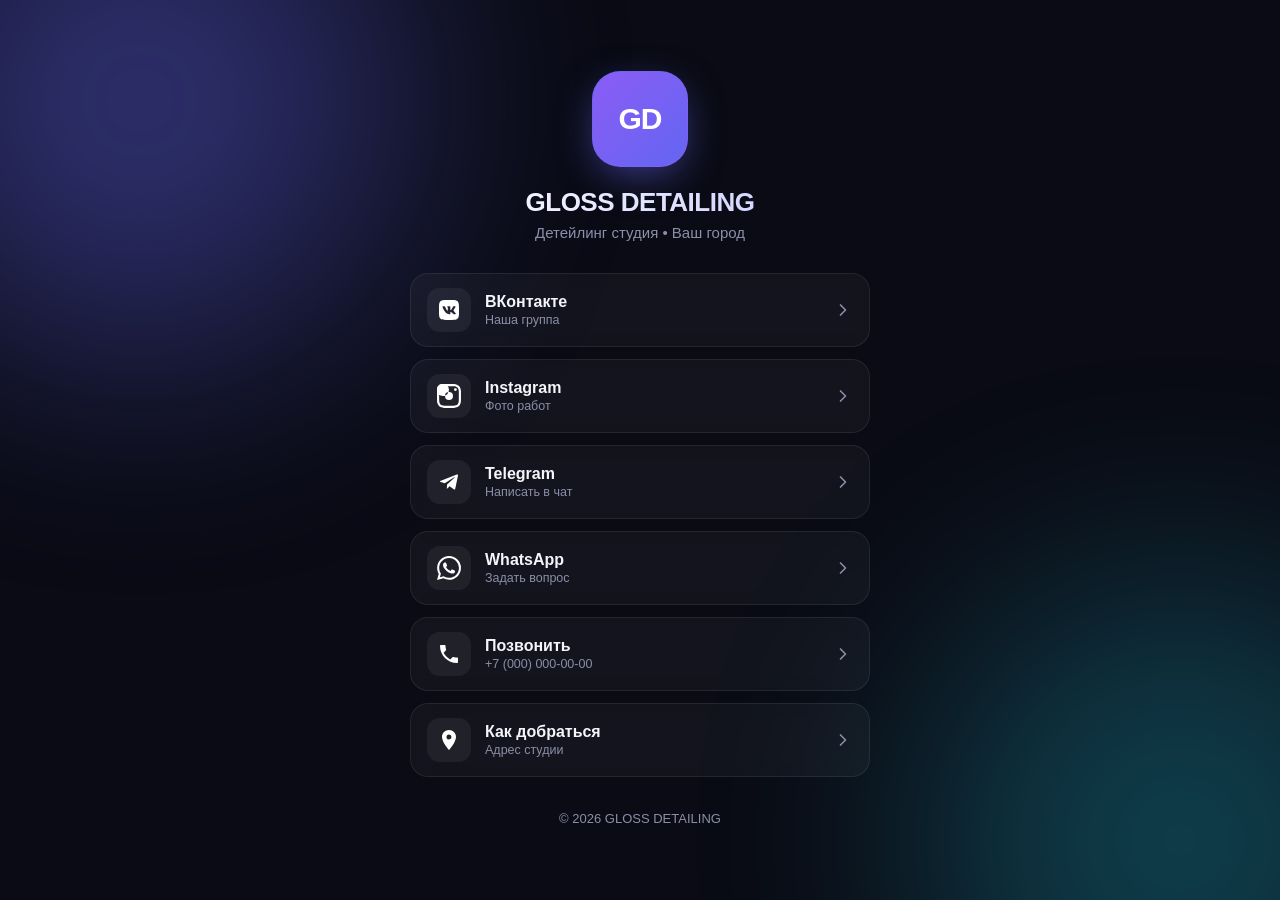
==== index.html @ dd06fa12 "[DL-1] Add styles file" ====
<!DOCTYPE html>
<html lang="ru">
<head>
<meta charset="UTF-8">
<meta name="viewport" content="width=device-width, initial-scale=1.0, viewport-fit=cover">
<meta name="theme-color" content="#0a0b14">
<meta name="description" content="Детейлинг студия — все контакты и соцсети в одном месте">

<!-- ============================================================
     ЗАМЕНИТЬ: title (вкладка браузера) и favicon при желании
     ============================================================ -->
<title>GLOSS DETAILING — контакты</title>

<link rel="stylesheet" href="styles.css">
</head>
<body>
  <main class="page">

    <!-- ============================================================
         ШАПКА
         ============================================================ -->
    <header class="header">
      <div class="logo reveal" style="animation-delay:.02s">
        <!-- ЗАМЕНИТЬ: инициалы в логотипе-заглушке -->
        <span>GD</span>
        <!-- Для реального логотипа вставьте сюда <img> и включите стиль .logo img выше -->
      </div>

      <!-- ЗАМЕНИТЬ: название студии -->
      <h1 class="title reveal" style="animation-delay:.06s">GLOSS DETAILING</h1>

      <!-- ЗАМЕНИТЬ: подзаголовок (город / слоган) -->
      <p class="tagline reveal" style="animation-delay:.1s">Детейлинг студия • Ваш город</p>
    </header>

    <!-- ============================================================
         ССЫЛКИ
         Каждая ссылка: в href подставьте свой адрес.
         Для телефона: tel:+7XXXXXXXXXX (без пробелов, со знаком +)
         ============================================================ -->
    <nav class="links">

      <!-- === ВКОНТАКТЕ === -->
      <a class="link reveal" data-brand="vk" style="animation-delay:.15s"
         href="https://vk.com/ВАШ_АДРЕС" target="_blank" rel="noopener">
        <span class="icon"><svg viewBox="0 0 24 24" fill="#fff"><path d="M15.07 2H8.93C3.33 2 2 3.33 2 8.93v6.14C2 20.67 3.33 22 8.93 22h6.14c5.6 0 6.93-1.33 6.93-6.93V8.93C22 3.33 20.67 2 15.07 2zm3.27 14.27h-1.45c-.55 0-.72-.44-1.71-1.42-.86-.83-1.23-.94-1.44-.94-.29 0-.37.08-.37.49v1.31c0 .35-.11.55-1.04.55-1.55 0-3.26-.94-4.47-2.69-1.82-2.56-2.32-4.48-2.32-4.87 0-.21.08-.4.49-.4h1.45c.37 0 .51.17.65.57.72 2.08 1.92 3.9 2.42 3.9.19 0 .27-.09.27-.56v-2.18c-.06-1-.58-1.09-.58-1.44 0-.17.14-.34.37-.34h2.28c.31 0 .42.17.42.54v2.93c0 .31.14.42.22.42.18 0 .34-.11.68-.45 1.05-1.17 1.79-2.97 1.79-2.97.1-.21.27-.4.64-.4h1.45c.44 0 .53.22.44.54-.18.84-1.95 3.34-1.95 3.34-.15.25-.21.36 0 .64.15.21.66.65 1 1.04.62.71 1.09 1.31 1.22 1.71.13.4-.08.6-.48.6z"/></svg></span>
        <span class="label">ВКонтакте
          <span class="sub">Наша группа</span>
        </span>
        <svg class="arrow" width="20" height="20" viewBox="0 0 24 24" fill="none" stroke="currentColor" stroke-width="2" stroke-linecap="round" stroke-linejoin="round"><polyline points="9 18 15 12 9 6"></polyline></svg>
      </a>

      <!-- === INSTAGRAM === -->
      <a class="link reveal" data-brand="ig" style="animation-delay:.2s"
         href="https://instagram.com/ВАШ_ЛОГИН" target="_blank" rel="noopener">
        <span class="icon"><svg viewBox="0 0 24 24" fill="#fff"><path d="M12 2.16c3.2 0 3.58.01 4.85.07 1.17.05 1.8.25 2.23.41.56.22.96.48 1.38.9.42.42.68.82.9 1.38.16.42.36 1.06.41 2.23.06 1.27.07 1.65.07 4.85s-.01 3.58-.07 4.85c-.05 1.17-.25 1.8-.41 2.23-.22.56-.48.96-.9 1.38-.42.42-.82.68-1.38.9-.42.16-1.06.36-2.23.41-1.27.06-1.65.07-4.85.07s-3.58-.01-4.85-.07c-1.17-.05-1.8-.25-2.23-.41a3.7 3.7 0 01-1.38-.9 3.7 3.7 0 01-.9-1.38c-.16-.42-.36-1.06-.41-2.23C2.17 15.58 2.16 15.2 2.16 12s.01-3.58.07-4.85c.05-1.17.25-1.8.41-2.23.22-.56.48-.96.9-1.38.42-.42.82-.68 1.38-.9.42-.16 1.06-.36 2.23-.41C8.42 2.17 8.8 2.16 12 2.16M12 0C8.74 0 8.33.01 7.05.07 5.78.13 4.9.33 4.14.63c-.79.3-1.46.72-2.12 1.38C1.36 2.67.94 3.34.63 4.14.33 4.9.13 5.78.07 7.05.01 8.33 0 8.74 0 12s.01 3.67.07 4.95c.06 1.27.26 2.15.56 2.91.3.79.72 1.46 1.38 2.12.66.66 1.33 1.08 2.12 1.38.76.3 1.64.5 2.91.56C8.33 23.99 8.74 24 12 24s3.67-.01 4.95-.07c1.27-.06 2.15-.26 2.91-.56a5.86 5.86 0 002.12-1.38 5.86 5.86 0 001.38-2.12c.3-.76.5-1.64.56-2.91.06-1.28.07-1.69.07-4.95s-.01-3.67-.07-4.95c-.06-1.27-.26-2.15-.56-2.91-.3-.79-.72-1.46-1.38-2.12A5.86 5.86 0 0019.86.63c-.76-.3-1.64-.5-2.91-.56C15.67.01 15.26 0 12 0zm0 5.84A6.16 6.16 0 105.84 12 6.16 6.16 0 0012 5.84zm0 10.16A4 4 0 1112 8a4 4 0 010 8zm6.41-11.85a1.44 1.44 0 101.44 1.44 1.44 1.44 0 00-1.44-1.44z"/></svg></span>
        <span class="label">Instagram
          <span class="sub">Фото работ</span>
        </span>
        <svg class="arrow" width="20" height="20" viewBox="0 0 24 24" fill="none" stroke="currentColor" stroke-width="2" stroke-linecap="round" stroke-linejoin="round"><polyline points="9 18 15 12 9 6"></polyline></svg>
      </a>

      <!-- === TELEGRAM === -->
      <a class="link reveal" data-brand="tg" style="animation-delay:.25s"
         href="https://t.me/ВАШ_ЮЗЕРНЕЙМ" target="_blank" rel="noopener">
        <span class="icon"><svg viewBox="0 0 24 24" fill="#fff"><path d="M9.78 18.65l.28-4.23 7.68-6.92c.34-.31-.07-.46-.52-.19L7.74 13.3 3.64 12c-.88-.25-.89-.86.2-1.3l15.97-6.16c.73-.33 1.43.18 1.15 1.3l-2.72 12.81c-.19.91-.74 1.13-1.5.71L12.6 16.3l-1.99 1.93c-.23.23-.42.42-.83.42z"/></svg></span>
        <span class="label">Telegram
          <span class="sub">Написать в чат</span>
        </span>
        <svg class="arrow" width="20" height="20" viewBox="0 0 24 24" fill="none" stroke="currentColor" stroke-width="2" stroke-linecap="round" stroke-linejoin="round"><polyline points="9 18 15 12 9 6"></polyline></svg>
      </a>

      <!-- === WHATSAPP === -->
      <a class="link reveal" data-brand="wa" style="animation-delay:.3s"
         href="https://wa.me/7XXXXXXXXXX" target="_blank" rel="noopener">
        <span class="icon"><svg viewBox="0 0 24 24" fill="#fff"><path d="M17.47 14.38c-.3-.15-1.76-.87-2.03-.97-.27-.1-.47-.15-.67.15-.2.3-.77.97-.94 1.16-.17.2-.35.22-.64.08-.3-.15-1.26-.46-2.39-1.48-.88-.79-1.48-1.76-1.65-2.06-.17-.3-.02-.46.13-.6.13-.14.3-.35.45-.52.15-.17.2-.3.3-.5.1-.2.05-.37-.02-.52-.08-.15-.67-1.61-.92-2.21-.24-.58-.49-.5-.67-.51h-.57c-.2 0-.52.07-.79.37-.27.3-1.04 1.02-1.04 2.48 0 1.46 1.07 2.88 1.21 3.07.15.2 2.1 3.2 5.08 4.49.71.3 1.26.49 1.69.62.71.23 1.36.2 1.87.12.57-.08 1.76-.72 2-1.41.25-.69.25-1.29.17-1.41-.07-.12-.27-.2-.57-.35m-5.42 7.4a9.87 9.87 0 01-5.03-1.38l-.36-.21-3.74.98 1-3.65-.24-.37a9.86 9.86 0 01-1.51-5.26c0-5.45 4.44-9.88 9.89-9.88 2.64 0 5.12 1.03 6.99 2.9a9.82 9.82 0 012.89 6.99c0 5.45-4.44 9.88-9.89 9.88m8.42-18.3A11.82 11.82 0 0012.05 0C5.49 0 .16 5.34.16 11.89c0 2.1.55 4.14 1.59 5.95L.06 24l6.3-1.65a11.88 11.88 0 005.69 1.45c6.55 0 11.89-5.34 11.89-11.89a11.82 11.82 0 00-3.48-8.42z"/></svg></span>
        <span class="label">WhatsApp
          <span class="sub">Задать вопрос</span>
        </span>
        <svg class="arrow" width="20" height="20" viewBox="0 0 24 24" fill="none" stroke="currentColor" stroke-width="2" stroke-linecap="round" stroke-linejoin="round"><polyline points="9 18 15 12 9 6"></polyline></svg>
      </a>

      <!-- === ЗВОНОК === -->
      <a class="link reveal" data-brand="phone" style="animation-delay:.35s"
         href="tel:+70000000000">
        <span class="icon"><svg viewBox="0 0 24 24" fill="#fff"><path d="M6.62 10.79c1.44 2.83 3.76 5.14 6.59 6.59l2.2-2.2c.27-.27.67-.36 1.02-.24 1.12.37 2.33.57 3.57.57.55 0 1 .45 1 1V20c0 .55-.45 1-1 1-9.39 0-17-7.61-17-17 0-.55.45-1 1-1h3.5c.55 0 1 .45 1 1 0 1.25.2 2.45.57 3.57.11.35.03.74-.25 1.02l-2.2 2.2z"/></svg></span>
        <span class="label">Позвонить
          <span class="sub">+7 (000) 000-00-00</span>
        </span>
        <svg class="arrow" width="20" height="20" viewBox="0 0 24 24" fill="none" stroke="currentColor" stroke-width="2" stroke-linecap="round" stroke-linejoin="round"><polyline points="9 18 15 12 9 6"></polyline></svg>
      </a>

      <!-- === АДРЕС / КАРТА === -->
      <a class="link reveal" data-brand="map" style="animation-delay:.4s"
         href="https://yandex.ru/maps/?text=АДРЕС_СТУДИИ" target="_blank" rel="noopener">
        <span class="icon"><svg viewBox="0 0 24 24" fill="#fff"><path d="M12 2C8.13 2 5 5.13 5 9c0 5.25 7 13 7 13s7-7.75 7-13c0-3.87-3.13-7-7-7zm0 9.5a2.5 2.5 0 110-5 2.5 2.5 0 010 5z"/></svg></span>
        <span class="label">Как добраться
          <span class="sub">Адрес студии</span>
        </span>
        <svg class="arrow" width="20" height="20" viewBox="0 0 24 24" fill="none" stroke="currentColor" stroke-width="2" stroke-linecap="round" stroke-linejoin="round"><polyline points="9 18 15 12 9 6"></polyline></svg>
      </a>

    </nav>

    <!-- ============================================================
         ПОДВАЛ
         ============================================================ -->
    <footer class="footer reveal" style="animation-delay:.5s">
      <!-- ЗАМЕНИТЬ: год / название -->
      © 2026 GLOSS DETAILING
    </footer>

  </main>
</body>
</html>
---- styles.css ----
:root {
  --bg: #0a0b14;
  --bg-soft: #12131f;
  --card: rgba(255, 255, 255, 0.04);
  --card-hover: rgba(255, 255, 255, 0.07);
  --border: rgba(255, 255, 255, 0.08);
  --border-strong: rgba(255, 255, 255, 0.16);
  --text: #f4f5fb;
  --muted: #8b8fa8;
  --accent-1: #6366f1;
  --accent-2: #8b5cf6;
  --accent-3: #22d3ee;
  --radius: 18px;
}

* { margin: 0; padding: 0; box-sizing: border-box; -webkit-tap-highlight-color: transparent; }

html { -webkit-text-size-adjust: 100%; }

body {
  font-family: -apple-system, BlinkMacSystemFont, "Segoe UI", "Inter", Roboto, Helvetica, Arial, sans-serif;
  background: var(--bg);
  color: var(--text);
  min-height: 100vh;
  min-height: 100dvh;
  display: flex;
  align-items: center;
  justify-content: center;
  padding: 36px 20px;
  padding: max(36px, env(safe-area-inset-top)) 20px max(36px, env(safe-area-inset-bottom));
  position: relative;
  overflow-x: hidden;
}

body::before, body::after {
  content: "";
  position: fixed;
  width: 520px;
  height: 520px;
  border-radius: 50%;
  filter: blur(120px);
  opacity: 0.4;
  pointer-events: none;
  z-index: 0;
}
body::before {
  background: var(--accent-1);
  top: -160px;
  left: -120px;
}
body::after {
  background: var(--accent-3);
  bottom: -200px;
  right: -160px;
  opacity: 0.25;
}

.page {
  position: relative;
  z-index: 1;
  width: 100%;
  max-width: 460px;
}

.header {
  text-align: center;
  margin-bottom: 32px;
}

.logo {
  width: 96px;
  height: 96px;
  margin: 0 auto 20px;
  border-radius: 28px;
  display: flex;
  align-items: center;
  justify-content: center;
  background: linear-gradient(135deg, var(--accent-1), var(--accent-2));
  box-shadow: 0 12px 40px -8px rgba(99, 102, 241, 0.6);
  position: relative;
  overflow: hidden;
}
.logo::after {
  content: "";
  position: absolute;
  inset: 1px;
  border-radius: 27px;
  background: linear-gradient(135deg, var(--accent-2), var(--accent-1));
  z-index: 0;
}
.logo span {
  position: relative;
  z-index: 1;
  font-weight: 800;
  font-size: 30px;
  letter-spacing: -1px;
  color: #fff;
}
.logo img { display: none; }

.title {
  font-size: 26px;
  font-weight: 700;
  letter-spacing: -0.5px;
  background: linear-gradient(90deg, #fff, #c7c9ff);
  -webkit-background-clip: text;
  background-clip: text;
  -webkit-text-fill-color: transparent;
  margin-bottom: 6px;
}

.tagline {
  color: var(--muted);
  font-size: 15px;
  font-weight: 500;
}

.links {
  display: flex;
  flex-direction: column;
  gap: 12px;
}

.link {
  display: flex;
  align-items: center;
  gap: 14px;
  padding: 14px 16px;
  background: var(--card);
  border: 1px solid var(--border);
  border-radius: var(--radius);
  color: var(--text);
  text-decoration: none;
  font-size: 16px;
  font-weight: 600;
  transition: transform 0.18s ease, background 0.18s ease, border-color 0.18s ease, box-shadow 0.18s ease;
  backdrop-filter: blur(8px);
  -webkit-backdrop-filter: blur(8px);
}
.link:hover, .link:focus-visible {
  transform: translateY(-2px);
  background: var(--card-hover);
  border-color: var(--border-strong);
  outline: none;
}
.link:active { transform: translateY(0); }

.link .icon {
  flex: none;
  width: 44px;
  height: 44px;
  border-radius: 13px;
  display: flex;
  align-items: center;
  justify-content: center;
  background: rgba(255, 255, 255, 0.06);
  transition: box-shadow 0.18s ease, background 0.18s ease;
}
.link .icon svg { width: 24px; height: 24px; display: block; }

.link .label { flex: 1; }
.link .sub { display: block; font-size: 12.5px; font-weight: 500; color: var(--muted); margin-top: 2px; }

.link .arrow {
  flex: none;
  color: var(--muted);
  transition: transform 0.18s ease, color 0.18s ease;
}
.link:hover .arrow { transform: translateX(3px); color: var(--text); }

.link[data-brand="vk"]:hover { box-shadow: 0 8px 30px -10px #0077FF; }
.link[data-brand="vk"]:hover .icon { background: #0077FF; }
.link[data-brand="ig"]:hover { box-shadow: 0 8px 30px -10px #dd2a7b; }
.link[data-brand="ig"]:hover .icon { background: linear-gradient(45deg,#f58529,#dd2a7b,#8134af); }
.link[data-brand="tg"]:hover { box-shadow: 0 8px 30px -10px #2AABEE; }
.link[data-brand="tg"]:hover .icon { background: #2AABEE; }
.link[data-brand="wa"]:hover { box-shadow: 0 8px 30px -10px #25D366; }
.link[data-brand="wa"]:hover .icon { background: #25D366; }
.link[data-brand="phone"]:hover { box-shadow: 0 8px 30px -10px var(--accent-1); }
.link[data-brand="phone"]:hover .icon { background: var(--accent-1); }
.link[data-brand="map"]:hover { box-shadow: 0 8px 30px -10px var(--accent-3); }
.link[data-brand="map"]:hover .icon { background: var(--accent-3); }

.footer {
  text-align: center;
  margin-top: 32px;
  color: var(--muted);
  font-size: 13px;
  line-height: 1.6;
}

.reveal { opacity: 0; animation: rise 0.6s cubic-bezier(0.16, 1, 0.3, 1) forwards; }
@keyframes rise {
  from { opacity: 0; transform: translateY(14px); }
  to   { opacity: 1; transform: translateY(0); }
}

@media (prefers-reduced-motion: reduce) {
  .reveal { animation: none; opacity: 1; }
  .link, .link .arrow, .link .icon { transition: none; }
}
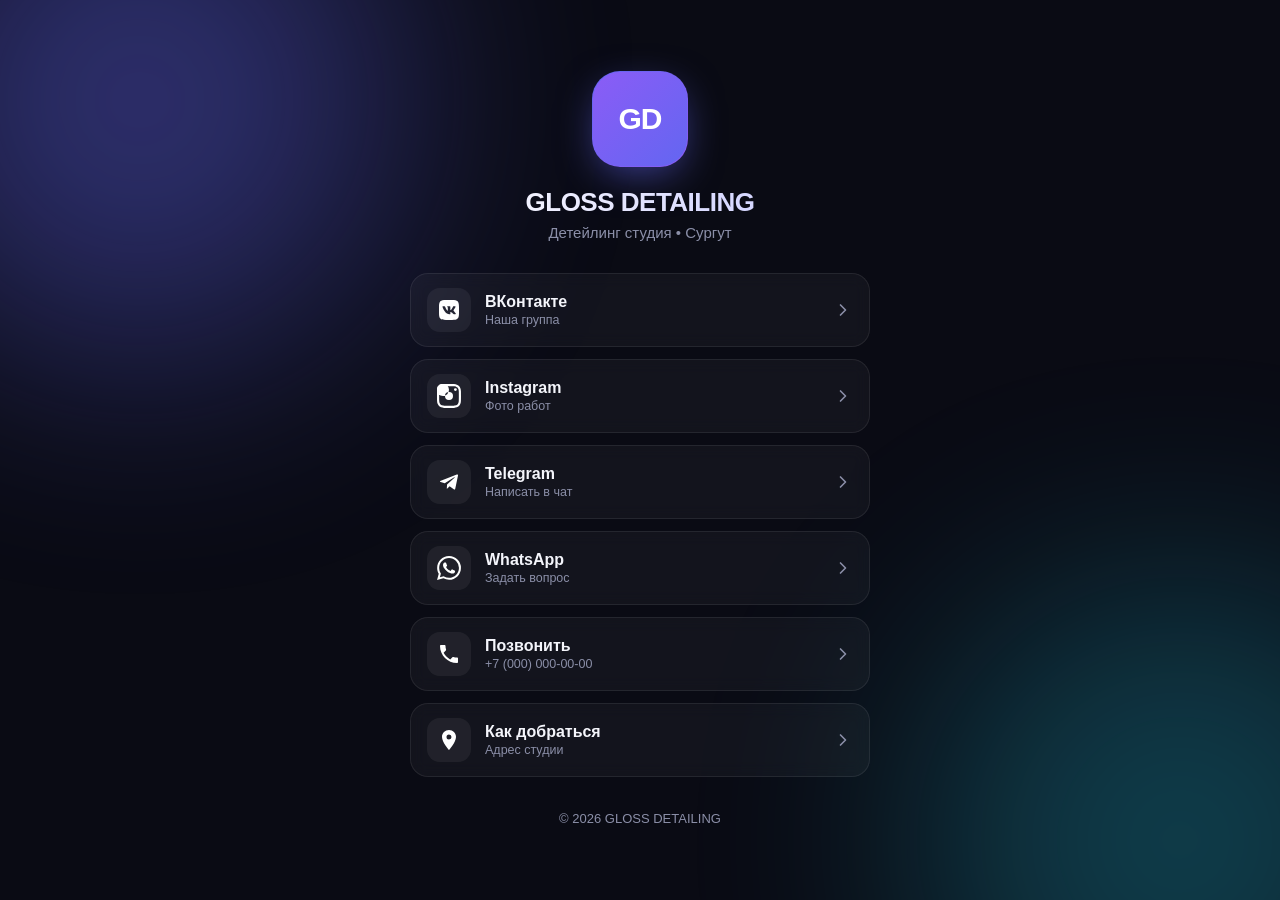
==== commit 647c4a52: "[DL-2] Updatge city in tagline to Surgut" ====
--- a/index.html
+++ b/index.html
@@ -30,7 +30,7 @@
       <h1 class="title reveal" style="animation-delay:.06s">GLOSS DETAILING</h1>
 
       <!-- ЗАМЕНИТЬ: подзаголовок (город / слоган) -->
-      <p class="tagline reveal" style="animation-delay:.1s">Детейлинг студия • Ваш город</p>
+      <p class="tagline reveal" style="animation-delay:.1s">Детейлинг студия • Сургут</p>
     </header>
 
     <!-- ============================================================
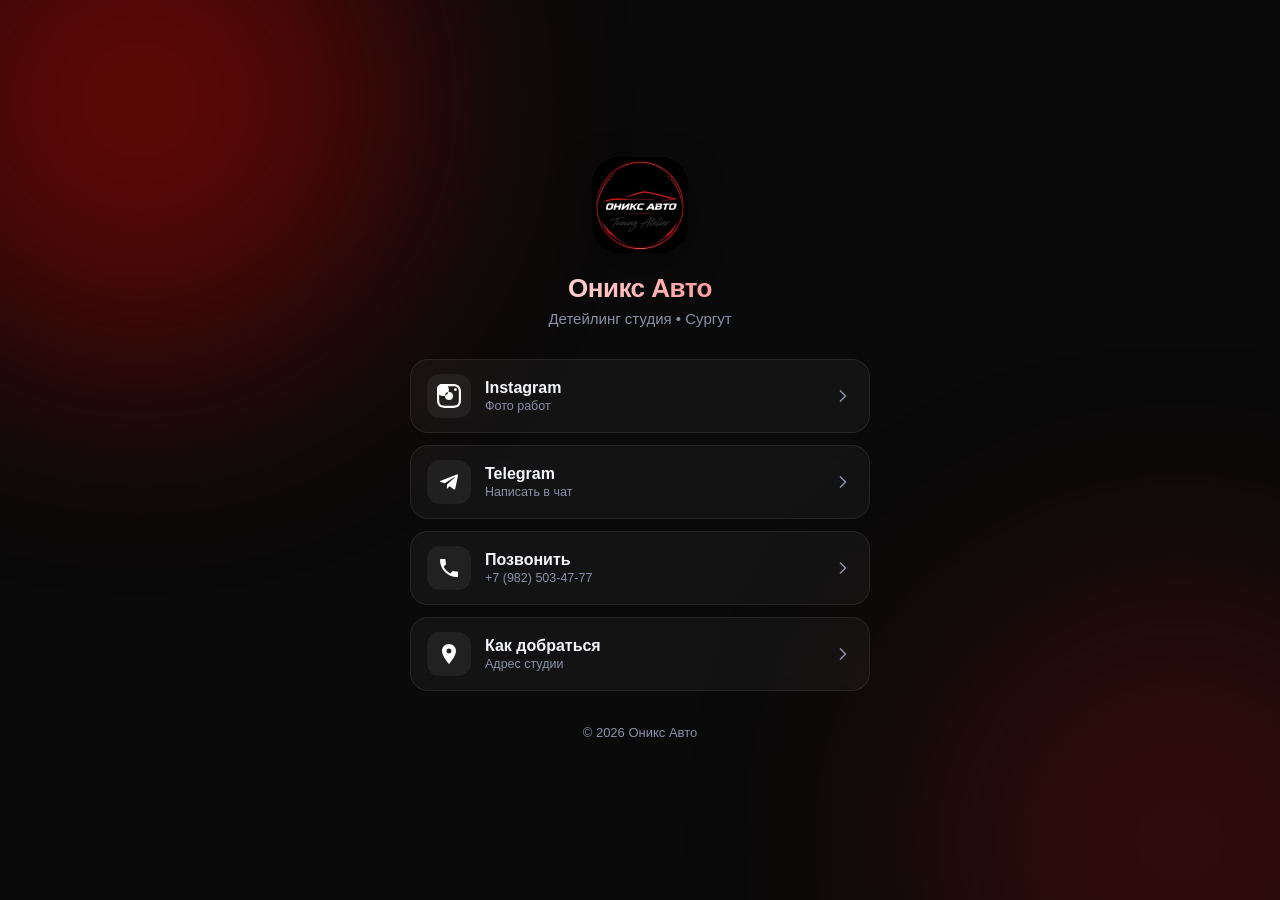
==== commit e766bd34: "[DL-3] Redesign color palette to match logo" ====
--- a/index.html
+++ b/index.html
@@ -6,10 +6,7 @@
 <meta name="theme-color" content="#0a0b14">
 <meta name="description" content="Детейлинг студия — все контакты и соцсети в одном месте">
 
-<!-- ============================================================
-     ЗАМЕНИТЬ: title (вкладка браузера) и favicon при желании
-     ============================================================ -->
-<title>GLOSS DETAILING — контакты</title>
+<title>Оникс Авто — контакты</title>
 
 <link rel="stylesheet" href="styles.css">
 </head>
@@ -21,15 +18,11 @@
          ============================================================ -->
     <header class="header">
       <div class="logo reveal" style="animation-delay:.02s">
-        <!-- ЗАМЕНИТЬ: инициалы в логотипе-заглушке -->
-        <span>GD</span>
-        <!-- Для реального логотипа вставьте сюда <img> и включите стиль .logo img выше -->
+        <img src="logo.png" alt="Оникс Авто">
       </div>
 
-      <!-- ЗАМЕНИТЬ: название студии -->
-      <h1 class="title reveal" style="animation-delay:.06s">GLOSS DETAILING</h1>
+      <h1 class="title reveal" style="animation-delay:.06s">Оникс Авто</h1>
 
-      <!-- ЗАМЕНИТЬ: подзаголовок (город / слоган) -->
       <p class="tagline reveal" style="animation-delay:.1s">Детейлинг студия • Сургут</p>
     </header>
 
@@ -40,19 +33,9 @@
          ============================================================ -->
     <nav class="links">
 
-      <!-- === ВКОНТАКТЕ === -->
-      <a class="link reveal" data-brand="vk" style="animation-delay:.15s"
-         href="https://vk.com/ВАШ_АДРЕС" target="_blank" rel="noopener">
-        <span class="icon"><svg viewBox="0 0 24 24" fill="#fff"><path d="M15.07 2H8.93C3.33 2 2 3.33 2 8.93v6.14C2 20.67 3.33 22 8.93 22h6.14c5.6 0 6.93-1.33 6.93-6.93V8.93C22 3.33 20.67 2 15.07 2zm3.27 14.27h-1.45c-.55 0-.72-.44-1.71-1.42-.86-.83-1.23-.94-1.44-.94-.29 0-.37.08-.37.49v1.31c0 .35-.11.55-1.04.55-1.55 0-3.26-.94-4.47-2.69-1.82-2.56-2.32-4.48-2.32-4.87 0-.21.08-.4.49-.4h1.45c.37 0 .51.17.65.57.72 2.08 1.92 3.9 2.42 3.9.19 0 .27-.09.27-.56v-2.18c-.06-1-.58-1.09-.58-1.44 0-.17.14-.34.37-.34h2.28c.31 0 .42.17.42.54v2.93c0 .31.14.42.22.42.18 0 .34-.11.68-.45 1.05-1.17 1.79-2.97 1.79-2.97.1-.21.27-.4.64-.4h1.45c.44 0 .53.22.44.54-.18.84-1.95 3.34-1.95 3.34-.15.25-.21.36 0 .64.15.21.66.65 1 1.04.62.71 1.09 1.31 1.22 1.71.13.4-.08.6-.48.6z"/></svg></span>
-        <span class="label">ВКонтакте
-          <span class="sub">Наша группа</span>
-        </span>
-        <svg class="arrow" width="20" height="20" viewBox="0 0 24 24" fill="none" stroke="currentColor" stroke-width="2" stroke-linecap="round" stroke-linejoin="round"><polyline points="9 18 15 12 9 6"></polyline></svg>
-      </a>
-
       <!-- === INSTAGRAM === -->
-      <a class="link reveal" data-brand="ig" style="animation-delay:.2s"
-         href="https://instagram.com/ВАШ_ЛОГИН" target="_blank" rel="noopener">
+      <a class="link reveal" data-brand="ig" style="animation-delay:.15s"
+         href="https://www.instagram.com/onix_auto86" target="_blank" rel="noopener">
         <span class="icon"><svg viewBox="0 0 24 24" fill="#fff"><path d="M12 2.16c3.2 0 3.58.01 4.85.07 1.17.05 1.8.25 2.23.41.56.22.96.48 1.38.9.42.42.68.82.9 1.38.16.42.36 1.06.41 2.23.06 1.27.07 1.65.07 4.85s-.01 3.58-.07 4.85c-.05 1.17-.25 1.8-.41 2.23-.22.56-.48.96-.9 1.38-.42.42-.82.68-1.38.9-.42.16-1.06.36-2.23.41-1.27.06-1.65.07-4.85.07s-3.58-.01-4.85-.07c-1.17-.05-1.8-.25-2.23-.41a3.7 3.7 0 01-1.38-.9 3.7 3.7 0 01-.9-1.38c-.16-.42-.36-1.06-.41-2.23C2.17 15.58 2.16 15.2 2.16 12s.01-3.58.07-4.85c.05-1.17.25-1.8.41-2.23.22-.56.48-.96.9-1.38.42-.42.82-.68 1.38-.9.42-.16 1.06-.36 2.23-.41C8.42 2.17 8.8 2.16 12 2.16M12 0C8.74 0 8.33.01 7.05.07 5.78.13 4.9.33 4.14.63c-.79.3-1.46.72-2.12 1.38C1.36 2.67.94 3.34.63 4.14.33 4.9.13 5.78.07 7.05.01 8.33 0 8.74 0 12s.01 3.67.07 4.95c.06 1.27.26 2.15.56 2.91.3.79.72 1.46 1.38 2.12.66.66 1.33 1.08 2.12 1.38.76.3 1.64.5 2.91.56C8.33 23.99 8.74 24 12 24s3.67-.01 4.95-.07c1.27-.06 2.15-.26 2.91-.56a5.86 5.86 0 002.12-1.38 5.86 5.86 0 001.38-2.12c.3-.76.5-1.64.56-2.91.06-1.28.07-1.69.07-4.95s-.01-3.67-.07-4.95c-.06-1.27-.26-2.15-.56-2.91-.3-.79-.72-1.46-1.38-2.12A5.86 5.86 0 0019.86.63c-.76-.3-1.64-.5-2.91-.56C15.67.01 15.26 0 12 0zm0 5.84A6.16 6.16 0 105.84 12 6.16 6.16 0 0012 5.84zm0 10.16A4 4 0 1112 8a4 4 0 010 8zm6.41-11.85a1.44 1.44 0 101.44 1.44 1.44 1.44 0 00-1.44-1.44z"/></svg></span>
         <span class="label">Instagram
           <span class="sub">Фото работ</span>
@@ -61,8 +44,8 @@
       </a>
 
       <!-- === TELEGRAM === -->
-      <a class="link reveal" data-brand="tg" style="animation-delay:.25s"
-         href="https://t.me/ВАШ_ЮЗЕРНЕЙМ" target="_blank" rel="noopener">
+      <a class="link reveal" data-brand="tg" style="animation-delay:.2s"
+         href="https://t.me/onix_auto" target="_blank" rel="noopener">
         <span class="icon"><svg viewBox="0 0 24 24" fill="#fff"><path d="M9.78 18.65l.28-4.23 7.68-6.92c.34-.31-.07-.46-.52-.19L7.74 13.3 3.64 12c-.88-.25-.89-.86.2-1.3l15.97-6.16c.73-.33 1.43.18 1.15 1.3l-2.72 12.81c-.19.91-.74 1.13-1.5.71L12.6 16.3l-1.99 1.93c-.23.23-.42.42-.83.42z"/></svg></span>
         <span class="label">Telegram
           <span class="sub">Написать в чат</span>
@@ -70,29 +53,19 @@
         <svg class="arrow" width="20" height="20" viewBox="0 0 24 24" fill="none" stroke="currentColor" stroke-width="2" stroke-linecap="round" stroke-linejoin="round"><polyline points="9 18 15 12 9 6"></polyline></svg>
       </a>
 
-      <!-- === WHATSAPP === -->
-      <a class="link reveal" data-brand="wa" style="animation-delay:.3s"
-         href="https://wa.me/7XXXXXXXXXX" target="_blank" rel="noopener">
-        <span class="icon"><svg viewBox="0 0 24 24" fill="#fff"><path d="M17.47 14.38c-.3-.15-1.76-.87-2.03-.97-.27-.1-.47-.15-.67.15-.2.3-.77.97-.94 1.16-.17.2-.35.22-.64.08-.3-.15-1.26-.46-2.39-1.48-.88-.79-1.48-1.76-1.65-2.06-.17-.3-.02-.46.13-.6.13-.14.3-.35.45-.52.15-.17.2-.3.3-.5.1-.2.05-.37-.02-.52-.08-.15-.67-1.61-.92-2.21-.24-.58-.49-.5-.67-.51h-.57c-.2 0-.52.07-.79.37-.27.3-1.04 1.02-1.04 2.48 0 1.46 1.07 2.88 1.21 3.07.15.2 2.1 3.2 5.08 4.49.71.3 1.26.49 1.69.62.71.23 1.36.2 1.87.12.57-.08 1.76-.72 2-1.41.25-.69.25-1.29.17-1.41-.07-.12-.27-.2-.57-.35m-5.42 7.4a9.87 9.87 0 01-5.03-1.38l-.36-.21-3.74.98 1-3.65-.24-.37a9.86 9.86 0 01-1.51-5.26c0-5.45 4.44-9.88 9.89-9.88 2.64 0 5.12 1.03 6.99 2.9a9.82 9.82 0 012.89 6.99c0 5.45-4.44 9.88-9.89 9.88m8.42-18.3A11.82 11.82 0 0012.05 0C5.49 0 .16 5.34.16 11.89c0 2.1.55 4.14 1.59 5.95L.06 24l6.3-1.65a11.88 11.88 0 005.69 1.45c6.55 0 11.89-5.34 11.89-11.89a11.82 11.82 0 00-3.48-8.42z"/></svg></span>
-        <span class="label">WhatsApp
-          <span class="sub">Задать вопрос</span>
-        </span>
-        <svg class="arrow" width="20" height="20" viewBox="0 0 24 24" fill="none" stroke="currentColor" stroke-width="2" stroke-linecap="round" stroke-linejoin="round"><polyline points="9 18 15 12 9 6"></polyline></svg>
-      </a>
-
       <!-- === ЗВОНОК === -->
-      <a class="link reveal" data-brand="phone" style="animation-delay:.35s"
-         href="tel:+70000000000">
+      <a class="link reveal" data-brand="phone" style="animation-delay:.25s"
+         href="tel:+79825034777">
         <span class="icon"><svg viewBox="0 0 24 24" fill="#fff"><path d="M6.62 10.79c1.44 2.83 3.76 5.14 6.59 6.59l2.2-2.2c.27-.27.67-.36 1.02-.24 1.12.37 2.33.57 3.57.57.55 0 1 .45 1 1V20c0 .55-.45 1-1 1-9.39 0-17-7.61-17-17 0-.55.45-1 1-1h3.5c.55 0 1 .45 1 1 0 1.25.2 2.45.57 3.57.11.35.03.74-.25 1.02l-2.2 2.2z"/></svg></span>
         <span class="label">Позвонить
-          <span class="sub">+7 (000) 000-00-00</span>
+          <span class="sub">+7 (982) 503-47-77</span>
         </span>
         <svg class="arrow" width="20" height="20" viewBox="0 0 24 24" fill="none" stroke="currentColor" stroke-width="2" stroke-linecap="round" stroke-linejoin="round"><polyline points="9 18 15 12 9 6"></polyline></svg>
       </a>
 
       <!-- === АДРЕС / КАРТА === -->
-      <a class="link reveal" data-brand="map" style="animation-delay:.4s"
-         href="https://yandex.ru/maps/?text=АДРЕС_СТУДИИ" target="_blank" rel="noopener">
+      <a class="link reveal" data-brand="map" style="animation-delay:.3s"
+         href="https://2gis.ru/surgut/geo/70000001110013896" target="_blank" rel="noopener">
         <span class="icon"><svg viewBox="0 0 24 24" fill="#fff"><path d="M12 2C8.13 2 5 5.13 5 9c0 5.25 7 13 7 13s7-7.75 7-13c0-3.87-3.13-7-7-7zm0 9.5a2.5 2.5 0 110-5 2.5 2.5 0 010 5z"/></svg></span>
         <span class="label">Как добраться
           <span class="sub">Адрес студии</span>
@@ -105,9 +78,8 @@
     <!-- ============================================================
          ПОДВАЛ
          ============================================================ -->
-    <footer class="footer reveal" style="animation-delay:.5s">
-      <!-- ЗАМЕНИТЬ: год / название -->
-      © 2026 GLOSS DETAILING
+    <footer class="footer reveal" style="animation-delay:.35s">
+      © 2026 Оникс Авто
     </footer>
 
   </main>
--- a/styles.css
+++ b/styles.css
@@ -1,15 +1,15 @@
 :root {
-  --bg: #0a0b14;
-  --bg-soft: #12131f;
+  --bg: #0a0a0a;
+  --bg-soft: #121212;
   --card: rgba(255, 255, 255, 0.04);
   --card-hover: rgba(255, 255, 255, 0.07);
   --border: rgba(255, 255, 255, 0.08);
   --border-strong: rgba(255, 255, 255, 0.16);
   --text: #f4f5fb;
   --muted: #8b8fa8;
-  --accent-1: #6366f1;
-  --accent-2: #8b5cf6;
-  --accent-3: #22d3ee;
+  --accent-1: #e10600;
+  --accent-2: #ff2d2d;
+  --accent-3: #7f1010;
   --radius: 18px;
 }
 
@@ -52,7 +52,7 @@
   background: var(--accent-3);
   bottom: -200px;
   right: -160px;
-  opacity: 0.25;
+  opacity: 0.35;
 }
 
 .page {
@@ -75,34 +75,23 @@
   display: flex;
   align-items: center;
   justify-content: center;
-  background: linear-gradient(135deg, var(--accent-1), var(--accent-2));
-  box-shadow: 0 12px 40px -8px rgba(99, 102, 241, 0.6);
+  background: #000;
+  box-shadow: 0 12px 40px -8px rgba(0, 0, 0, 0.6);
   position: relative;
   overflow: hidden;
 }
-.logo::after {
-  content: "";
-  position: absolute;
-  inset: 1px;
-  border-radius: 27px;
-  background: linear-gradient(135deg, var(--accent-2), var(--accent-1));
-  z-index: 0;
+.logo img {
+  width: 100%;
+  height: 100%;
+  object-fit: cover;
+  display: block;
 }
-.logo span {
-  position: relative;
-  z-index: 1;
-  font-weight: 800;
-  font-size: 30px;
-  letter-spacing: -1px;
-  color: #fff;
-}
-.logo img { display: none; }
 
 .title {
   font-size: 26px;
   font-weight: 700;
   letter-spacing: -0.5px;
-  background: linear-gradient(90deg, #fff, #c7c9ff);
+  background: linear-gradient(90deg, #fff, #ff6b6b);
   -webkit-background-clip: text;
   background-clip: text;
   -webkit-text-fill-color: transparent;
@@ -168,18 +157,8 @@
 }
 .link:hover .arrow { transform: translateX(3px); color: var(--text); }
 
-.link[data-brand="vk"]:hover { box-shadow: 0 8px 30px -10px #0077FF; }
-.link[data-brand="vk"]:hover .icon { background: #0077FF; }
-.link[data-brand="ig"]:hover { box-shadow: 0 8px 30px -10px #dd2a7b; }
-.link[data-brand="ig"]:hover .icon { background: linear-gradient(45deg,#f58529,#dd2a7b,#8134af); }
-.link[data-brand="tg"]:hover { box-shadow: 0 8px 30px -10px #2AABEE; }
-.link[data-brand="tg"]:hover .icon { background: #2AABEE; }
-.link[data-brand="wa"]:hover { box-shadow: 0 8px 30px -10px #25D366; }
-.link[data-brand="wa"]:hover .icon { background: #25D366; }
-.link[data-brand="phone"]:hover { box-shadow: 0 8px 30px -10px var(--accent-1); }
-.link[data-brand="phone"]:hover .icon { background: var(--accent-1); }
-.link[data-brand="map"]:hover { box-shadow: 0 8px 30px -10px var(--accent-3); }
-.link[data-brand="map"]:hover .icon { background: var(--accent-3); }
+.link[data-brand]:hover { box-shadow: 0 8px 30px -8px var(--accent-1); border-color: rgba(225, 6, 0, 0.4); }
+.link[data-brand]:hover .icon { background: var(--accent-1); }
 
 .footer {
   text-align: center;
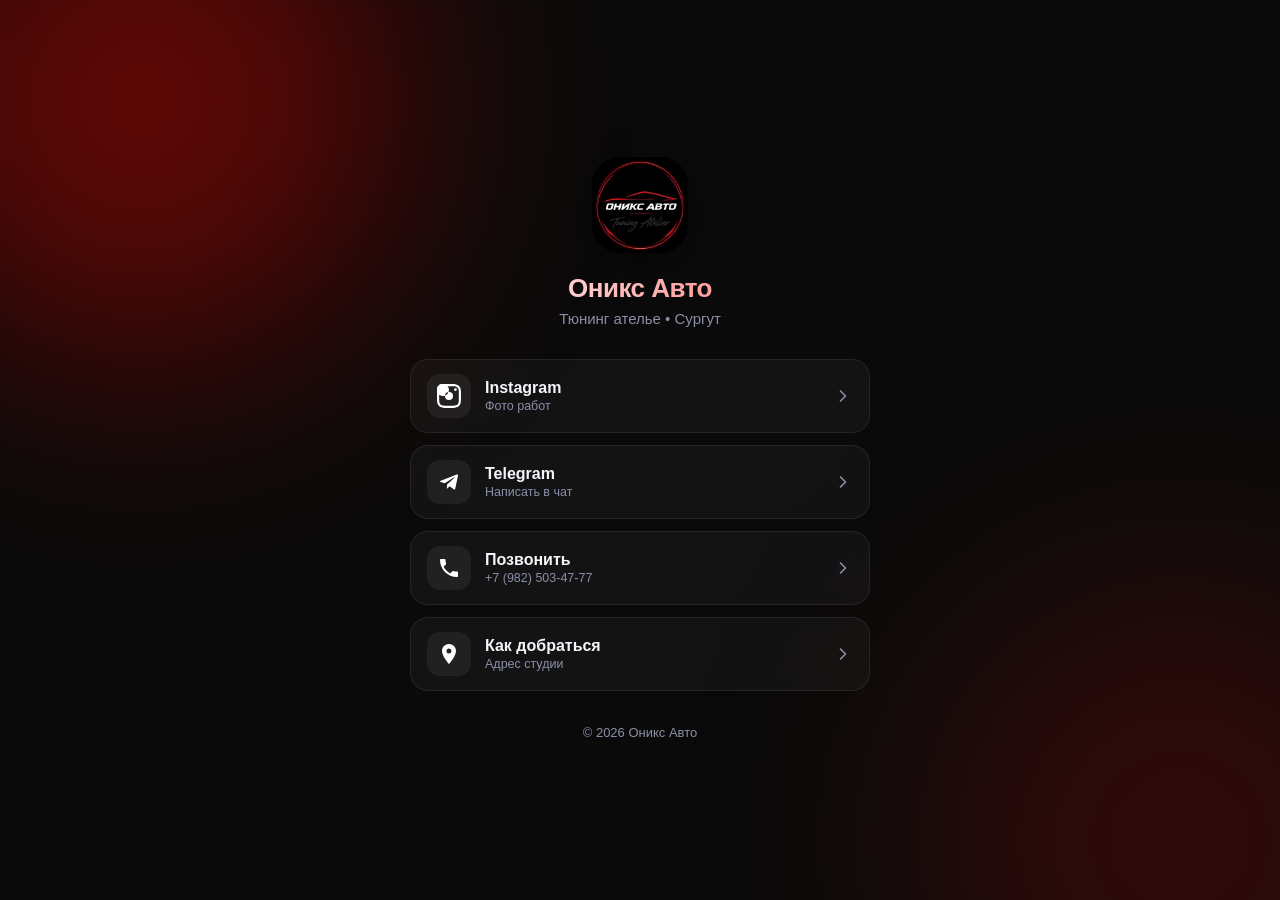
==== commit d1b3baed: "[DL-4] Fix some moments" ====
--- a/index.html
+++ b/index.html
@@ -4,9 +4,25 @@
 <meta charset="UTF-8">
 <meta name="viewport" content="width=device-width, initial-scale=1.0, viewport-fit=cover">
 <meta name="theme-color" content="#0a0b14">
-<meta name="description" content="Детейлинг студия — все контакты и соцсети в одном месте">
+<meta name="description" content="Тюнинг ателье — все контакты и соцсети в одном месте">
 
 <title>Оникс Авто — контакты</title>
+
+  <!-- Стандартный favicon -->
+  <link rel="icon" type="image/png" sizes="16x16" href="favicon-16x16.png">
+  <link rel="icon" type="image/png" sizes="32x32" href="favicon-32x32.png">
+    
+  <!-- Для Apple устройств -->
+  <link rel="apple-touch-icon" sizes="180x180" href="apple-touch-icon.png">
+    
+  <!-- Для Android/Chrome -->
+  <link rel="manifest" href="site.webmanifest">
+    
+  <!-- SVG для современных браузеров -->
+  <link rel="icon" type="image/svg+xml" href="favicon.svg">
+    
+  <!-- Запасной вариант -->
+  <link rel="shortcut icon" href="favicon.ico">
 
 <link rel="stylesheet" href="styles.css">
 </head>
@@ -23,7 +39,7 @@
 
       <h1 class="title reveal" style="animation-delay:.06s">Оникс Авто</h1>
 
-      <p class="tagline reveal" style="animation-delay:.1s">Детейлинг студия • Сургут</p>
+      <p class="tagline reveal" style="animation-delay:.1s">Тюнинг ателье • Сургут</p>
     </header>
 
     <!-- ============================================================
